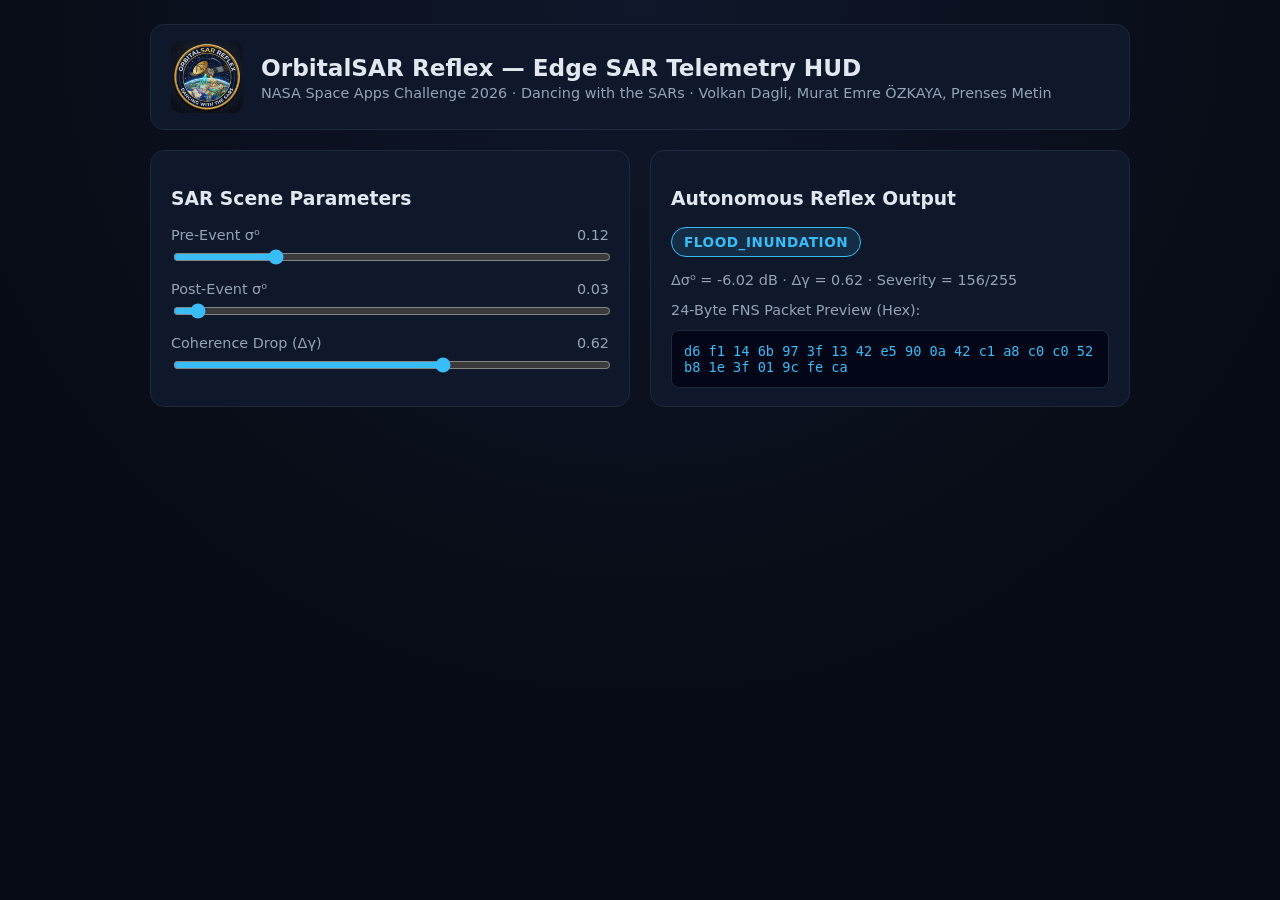
==== web/index.html @ 63bddade "feat: initialize OrbitalSAR Reflex scaffold for NASA Space Apps 2026" ====
<!DOCTYPE html>
<html lang="en">
<head>
  <meta charset="UTF-8" />
  <meta name="viewport" content="width=device-width, initial-scale=1.0" />
  <title>OrbitalSAR Reflex — Mission HUD Prototype</title>
  <style>
    :root {
      --bg: #070b14;
      --panel: #0f172a;
      --border: #1e293b;
      --accent: #38bdf8;
      --warn: #f59e0b;
      --danger: #ef4444;
      --ok: #10b981;
      --text: #e2e8f0;
      --muted: #94a3b8;
    }
    * { box-sizing: border-box; }
    body {
      margin: 0;
      font-family: system-ui, -apple-system, Segoe UI, Roboto, sans-serif;
      background: radial-gradient(circle at top, #0f172a 0%, var(--bg) 65%);
      color: var(--text);
      min-height: 100vh;
      padding: 24px;
    }
    .container { max-width: 980px; margin: 0 auto; display: grid; gap: 20px; }
    header {
      display: flex; align-items: center; gap: 18px;
      background: var(--panel); border: 1px solid var(--border);
      border-radius: 14px; padding: 16px 20px;
    }
    header img { width: 72px; height: 72px; border-radius: 10px; object-fit: cover; }
    h1 { margin: 0 0 4px; font-size: 1.45rem; }
    .sub { color: var(--muted); font-size: 0.9rem; }
    .grid { display: grid; grid-template-columns: repeat(auto-fit, minmax(290px, 1fr)); gap: 20px; }
    .card {
      background: var(--panel); border: 1px solid var(--border);
      border-radius: 14px; padding: 18px 20px;
    }
    label { display: flex; justify-content: space-between; font-size: 0.9rem; margin-top: 12px; color: var(--muted); }
    input[type="range"] { width: 100%; margin-top: 6px; accent-color: var(--accent); }
    .badge {
      display: inline-block; padding: 6px 12px; border-radius: 999px;
      font-weight: 700; font-size: 0.85rem; letter-spacing: 0.04em;
    }
    .hex {
      font-family: ui-monospace, SFMono-Regular, Menlo, monospace;
      background: #020617; border: 1px solid var(--border);
      padding: 12px; border-radius: 8px; word-break: break-all;
      font-size: 0.85rem; color: var(--accent); margin-top: 12px;
    }
  </style>
</head>
<body>
  <div class="container">
    <header>
      <img src="../assets/orbitalsar_reflex_mission_patch.jpg" alt="OrbitalSAR Reflex Patch" />
      <div>
        <h1>OrbitalSAR Reflex — Edge SAR Telemetry HUD</h1>
        <div class="sub">NASA Space Apps Challenge 2026 · Dancing with the SARs · Volkan Dagli, Murat Emre ÖZKAYA, Prenses Metin</div>
      </div>
    </header>

    <div class="grid">
      <div class="card">
        <h3>SAR Scene Parameters</h3>
        <label>Pre-Event σ⁰ <span id="preVal">0.12</span></label>
        <input id="pre" type="range" min="0.01" max="0.50" step="0.01" value="0.12" />

        <label>Post-Event σ⁰ <span id="postVal">0.03</span></label>
        <input id="post" type="range" min="0.01" max="0.50" step="0.01" value="0.03" />

        <label>Coherence Drop (Δγ) <span id="cohVal">0.62</span></label>
        <input id="coh" type="range" min="0.00" max="1.00" step="0.01" value="0.62" />
      </div>

      <div class="card">
        <h3>Autonomous Reflex Output</h3>
        <div id="badge" class="badge">FLOOD_INUNDATION</div>
        <p id="metrics" class="sub"></p>
        <div class="sub">24-Byte FNS Packet Preview (Hex):</div>
        <div id="hex" class="hex"></div>
      </div>
    </div>
  </div>

  <script>
    const preEl = document.getElementById("pre");
    const postEl = document.getElementById("post");
    const cohEl = document.getElementById("coh");

    function update() {
      const pre = parseFloat(preEl.value);
      const post = parseFloat(postEl.value);
      const coh = parseFloat(cohEl.value);
      document.getElementById("preVal").textContent = pre.toFixed(2);
      document.getElementById("postVal").textContent = post.toFixed(2);
      document.getElementById("cohVal").textContent = coh.toFixed(2);

      const db = 10 * Math.log10(post / pre);
      let label = "NOMINAL", code = 0, color = "#10b981";
      if (db <= -3.0 && coh >= 0.35) { label = "FLOOD_INUNDATION"; code = 1; color = "#38bdf8"; }
      else if (db >= 3.0 && coh >= 0.45) { label = "STRUCTURAL_DAMAGE"; code = 3; color = "#ef4444"; }
      else if (coh >= 0.35) { label = "SURFACE_DEFORMATION"; code = 2; color = "#f59e0b"; }

      const sev = code === 0 ? 0 : Math.max(1, Math.min(255, Math.round((Math.min(1, Math.abs(db) / 10 * 0.5 + coh * 0.5)) * 255)));
      const badge = document.getElementById("badge");
      badge.textContent = label;
      badge.style.background = color + "22";
      badge.style.color = color;
      badge.style.border = "1px solid " + color;

      document.getElementById("metrics").textContent =
        `Δσ⁰ = ${db.toFixed(2)} dB · Δγ = ${coh.toFixed(2)} · Severity = ${sev}/255`;

      const buf = new ArrayBuffer(24);
      const view = new DataView(buf);
      view.setUint32(0, Math.floor(Date.now() / 1000), true);
      view.setFloat32(4, 36.8121, true);
      view.setFloat32(8, 34.6415, true);
      view.setFloat32(12, db, true);
      view.setFloat32(16, coh, true);
      view.setUint8(20, code);
      view.setUint8(21, sev);
      view.setUint16(22, 0xCAFE, true);
      const hex = Array.from(new Uint8Array(buf)).map(b => b.toString(16).padStart(2, "0")).join(" ");
      document.getElementById("hex").textContent = hex;
    }

    [preEl, postEl, cohEl].forEach(el => el.addEventListener("input", update));
    update();
  </script>
</body>
</html>
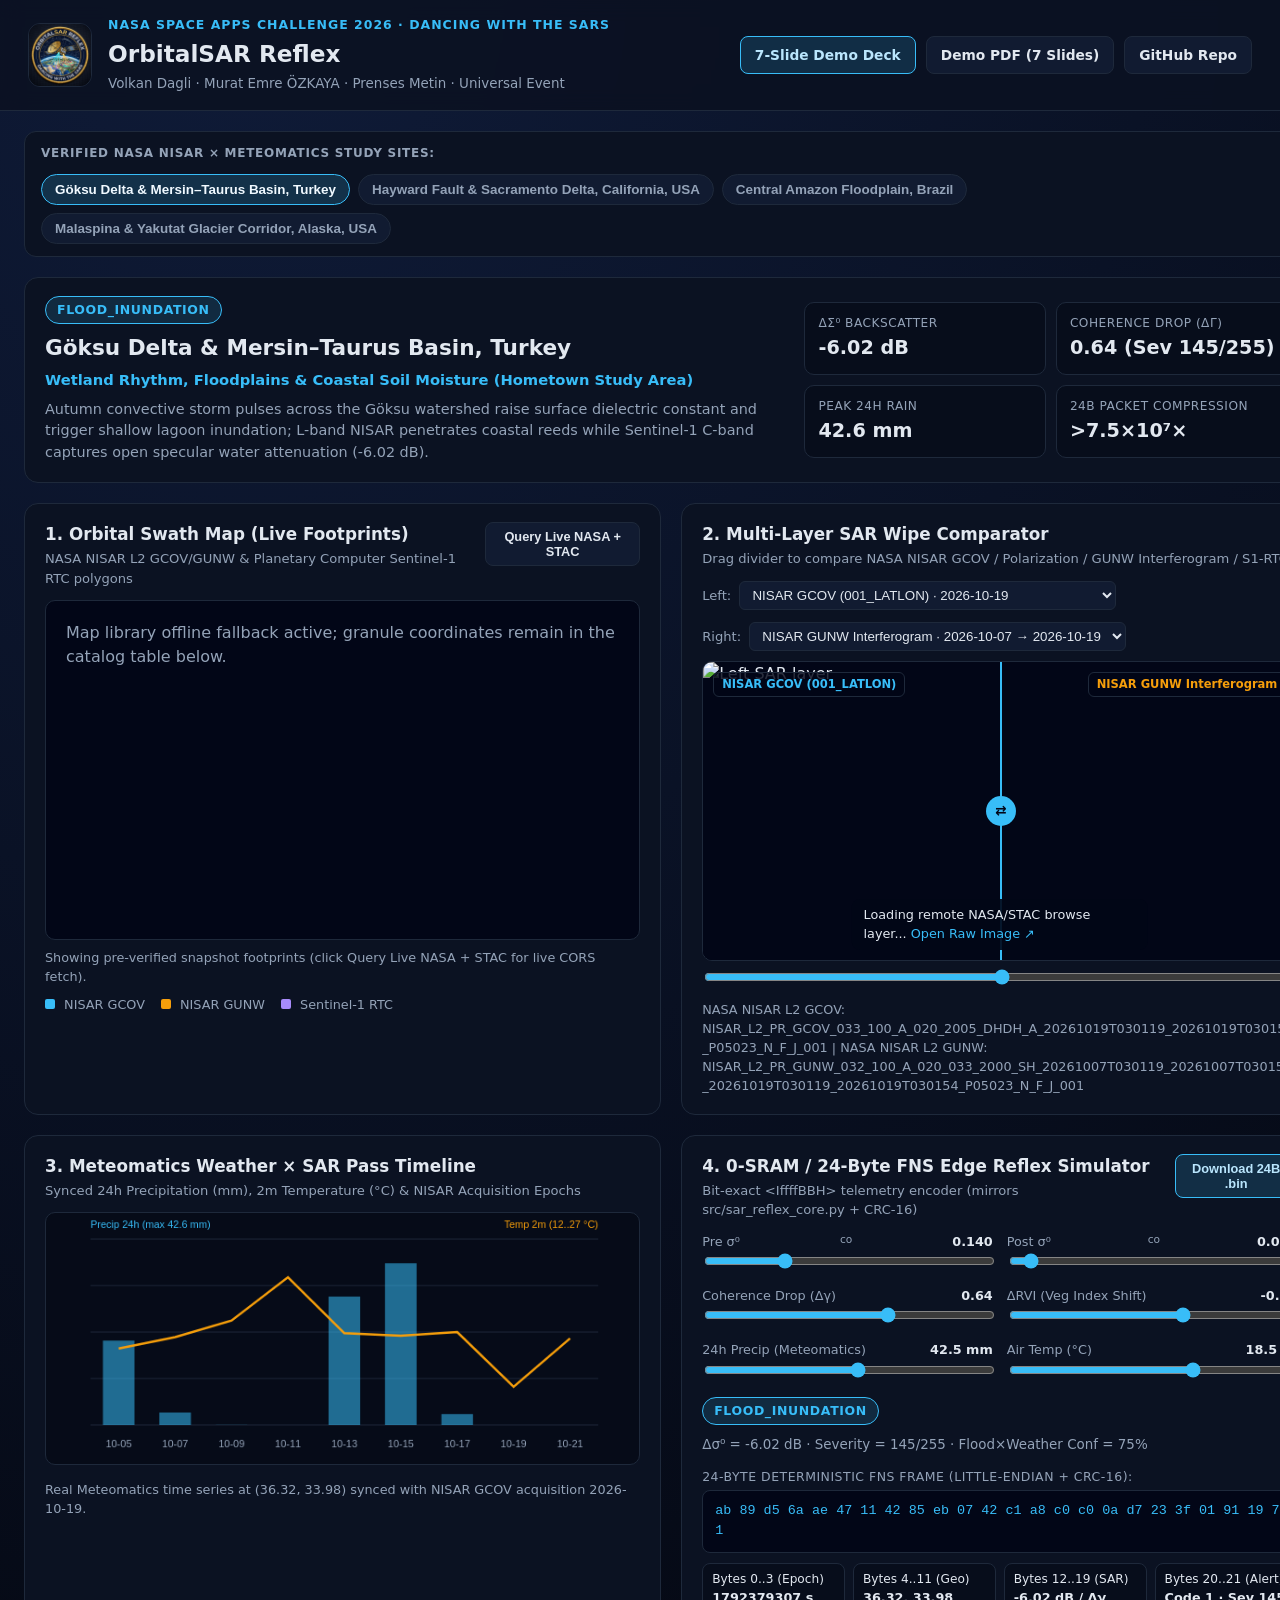
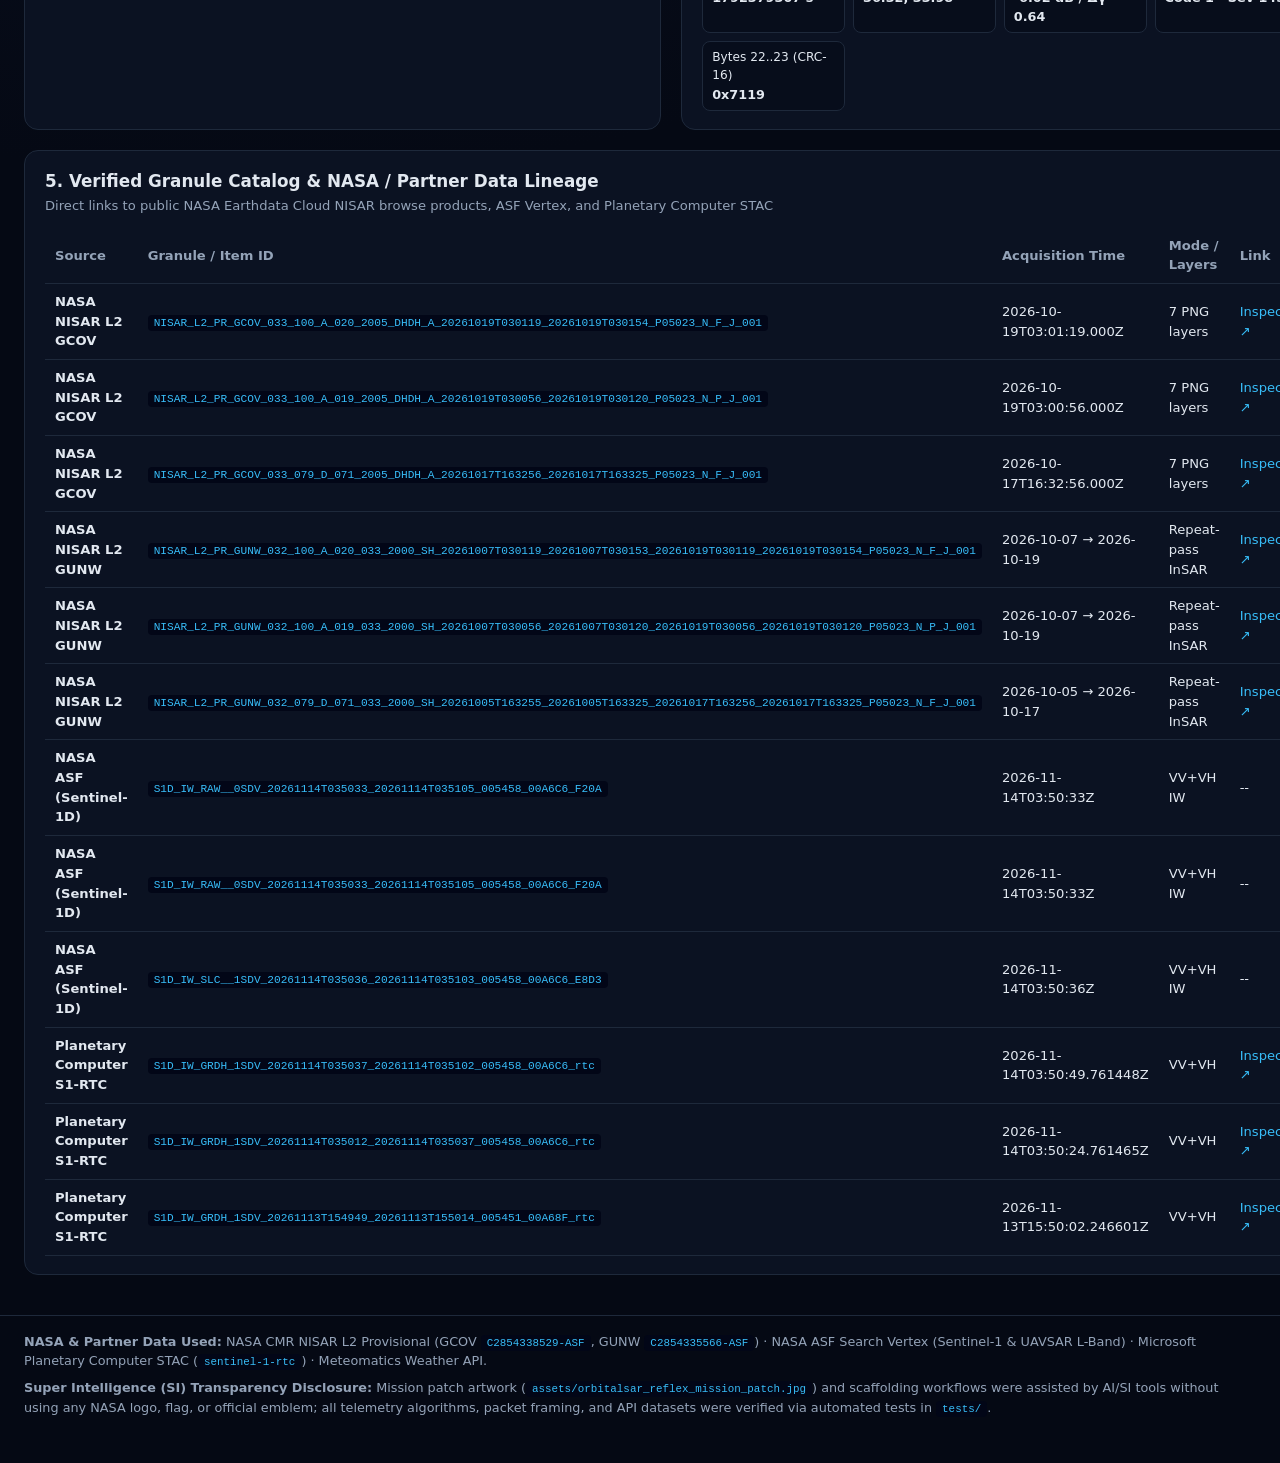
==== commit 1eb8f4f7: "feat: full OrbitalSAR Reflex observatory, real NISAR+STAC+Meteomatics datasets, and 7-slide demo" ====
--- a/web/index.html
+++ b/web/index.html
@@ -2,135 +2,10 @@
 <html lang="en">
 <head>
   <meta charset="UTF-8" />
-  <meta name="viewport" content="width=device-width, initial-scale=1.0" />
-  <title>OrbitalSAR Reflex — Mission HUD Prototype</title>
-  <style>
-    :root {
-      --bg: #070b14;
-      --panel: #0f172a;
-      --border: #1e293b;
-      --accent: #38bdf8;
-      --warn: #f59e0b;
-      --danger: #ef4444;
-      --ok: #10b981;
-      --text: #e2e8f0;
-      --muted: #94a3b8;
-    }
-    * { box-sizing: border-box; }
-    body {
-      margin: 0;
-      font-family: system-ui, -apple-system, Segoe UI, Roboto, sans-serif;
-      background: radial-gradient(circle at top, #0f172a 0%, var(--bg) 65%);
-      color: var(--text);
-      min-height: 100vh;
-      padding: 24px;
-    }
-    .container { max-width: 980px; margin: 0 auto; display: grid; gap: 20px; }
-    header {
-      display: flex; align-items: center; gap: 18px;
-      background: var(--panel); border: 1px solid var(--border);
-      border-radius: 14px; padding: 16px 20px;
-    }
-    header img { width: 72px; height: 72px; border-radius: 10px; object-fit: cover; }
-    h1 { margin: 0 0 4px; font-size: 1.45rem; }
-    .sub { color: var(--muted); font-size: 0.9rem; }
-    .grid { display: grid; grid-template-columns: repeat(auto-fit, minmax(290px, 1fr)); gap: 20px; }
-    .card {
-      background: var(--panel); border: 1px solid var(--border);
-      border-radius: 14px; padding: 18px 20px;
-    }
-    label { display: flex; justify-content: space-between; font-size: 0.9rem; margin-top: 12px; color: var(--muted); }
-    input[type="range"] { width: 100%; margin-top: 6px; accent-color: var(--accent); }
-    .badge {
-      display: inline-block; padding: 6px 12px; border-radius: 999px;
-      font-weight: 700; font-size: 0.85rem; letter-spacing: 0.04em;
-    }
-    .hex {
-      font-family: ui-monospace, SFMono-Regular, Menlo, monospace;
-      background: #020617; border: 1px solid var(--border);
-      padding: 12px; border-radius: 8px; word-break: break-all;
-      font-size: 0.85rem; color: var(--accent); margin-top: 12px;
-    }
-  </style>
+  <meta http-equiv="refresh" content="0; url=../index.html" />
+  <title>Redirecting to OrbitalSAR Reflex...</title>
 </head>
-<body>
-  <div class="container">
-    <header>
-      <img src="../assets/orbitalsar_reflex_mission_patch.jpg" alt="OrbitalSAR Reflex Patch" />
-      <div>
-        <h1>OrbitalSAR Reflex — Edge SAR Telemetry HUD</h1>
-        <div class="sub">NASA Space Apps Challenge 2026 · Dancing with the SARs · Volkan Dagli, Murat Emre ÖZKAYA, Prenses Metin</div>
-      </div>
-    </header>
-
-    <div class="grid">
-      <div class="card">
-        <h3>SAR Scene Parameters</h3>
-        <label>Pre-Event σ⁰ <span id="preVal">0.12</span></label>
-        <input id="pre" type="range" min="0.01" max="0.50" step="0.01" value="0.12" />
-
-        <label>Post-Event σ⁰ <span id="postVal">0.03</span></label>
-        <input id="post" type="range" min="0.01" max="0.50" step="0.01" value="0.03" />
-
-        <label>Coherence Drop (Δγ) <span id="cohVal">0.62</span></label>
-        <input id="coh" type="range" min="0.00" max="1.00" step="0.01" value="0.62" />
-      </div>
-
-      <div class="card">
-        <h3>Autonomous Reflex Output</h3>
-        <div id="badge" class="badge">FLOOD_INUNDATION</div>
-        <p id="metrics" class="sub"></p>
-        <div class="sub">24-Byte FNS Packet Preview (Hex):</div>
-        <div id="hex" class="hex"></div>
-      </div>
-    </div>
-  </div>
-
-  <script>
-    const preEl = document.getElementById("pre");
-    const postEl = document.getElementById("post");
-    const cohEl = document.getElementById("coh");
-
-    function update() {
-      const pre = parseFloat(preEl.value);
-      const post = parseFloat(postEl.value);
-      const coh = parseFloat(cohEl.value);
-      document.getElementById("preVal").textContent = pre.toFixed(2);
-      document.getElementById("postVal").textContent = post.toFixed(2);
-      document.getElementById("cohVal").textContent = coh.toFixed(2);
-
-      const db = 10 * Math.log10(post / pre);
-      let label = "NOMINAL", code = 0, color = "#10b981";
-      if (db <= -3.0 && coh >= 0.35) { label = "FLOOD_INUNDATION"; code = 1; color = "#38bdf8"; }
-      else if (db >= 3.0 && coh >= 0.45) { label = "STRUCTURAL_DAMAGE"; code = 3; color = "#ef4444"; }
-      else if (coh >= 0.35) { label = "SURFACE_DEFORMATION"; code = 2; color = "#f59e0b"; }
-
-      const sev = code === 0 ? 0 : Math.max(1, Math.min(255, Math.round((Math.min(1, Math.abs(db) / 10 * 0.5 + coh * 0.5)) * 255)));
-      const badge = document.getElementById("badge");
-      badge.textContent = label;
-      badge.style.background = color + "22";
-      badge.style.color = color;
-      badge.style.border = "1px solid " + color;
-
-      document.getElementById("metrics").textContent =
-        `Δσ⁰ = ${db.toFixed(2)} dB · Δγ = ${coh.toFixed(2)} · Severity = ${sev}/255`;
-
-      const buf = new ArrayBuffer(24);
-      const view = new DataView(buf);
-      view.setUint32(0, Math.floor(Date.now() / 1000), true);
-      view.setFloat32(4, 36.8121, true);
-      view.setFloat32(8, 34.6415, true);
-      view.setFloat32(12, db, true);
-      view.setFloat32(16, coh, true);
-      view.setUint8(20, code);
-      view.setUint8(21, sev);
-      view.setUint16(22, 0xCAFE, true);
-      const hex = Array.from(new Uint8Array(buf)).map(b => b.toString(16).padStart(2, "0")).join(" ");
-      document.getElementById("hex").textContent = hex;
-    }
-
-    [preEl, postEl, cohEl].forEach(el => el.addEventListener("input", update));
-    update();
-  </script>
+<body style="background:#050914;color:#e2e8f0;font-family:sans-serif;padding:24px;">
+  Redirecting to <a href="../index.html" style="color:#38bdf8;">OrbitalSAR Reflex Main Observatory</a>...
 </body>
 </html>
